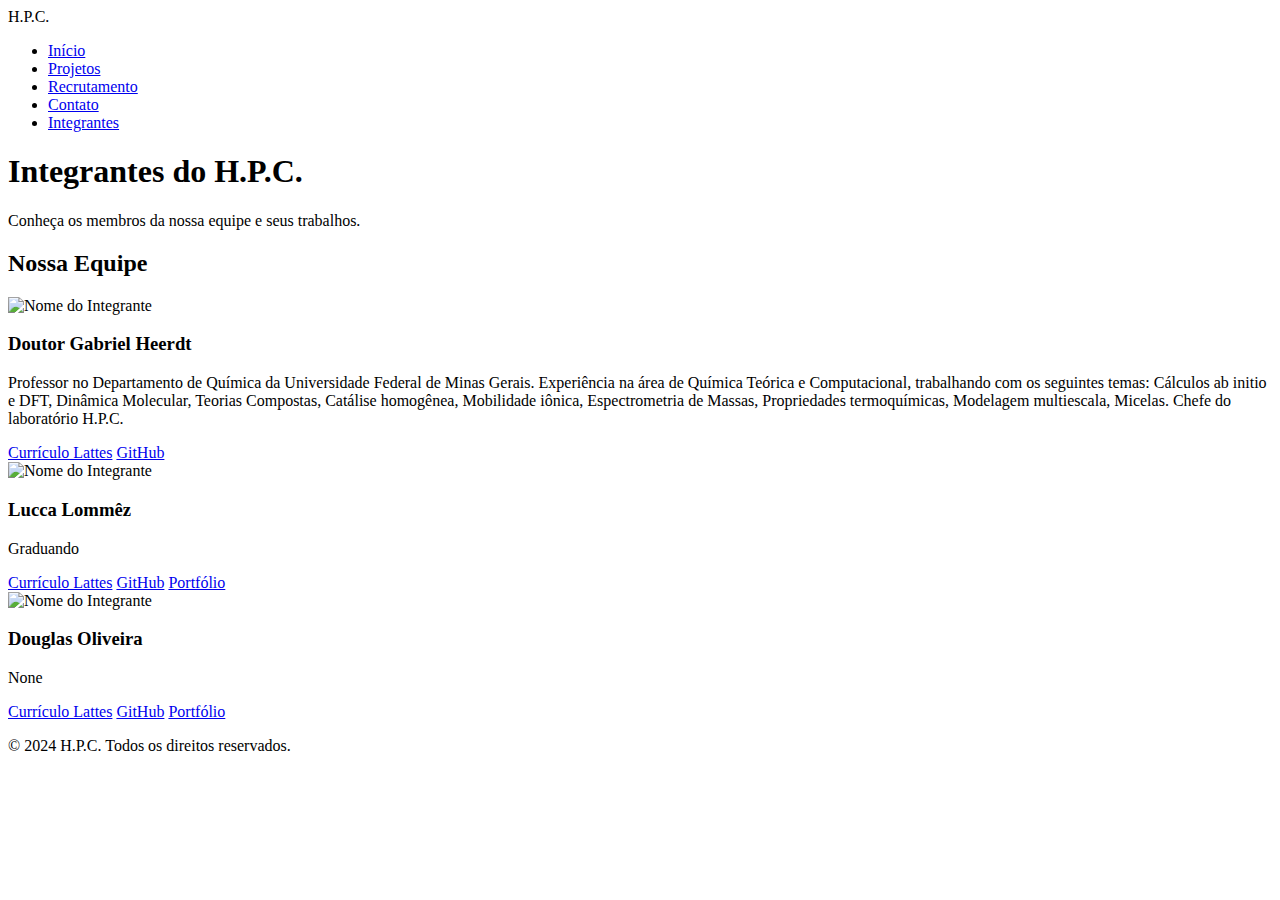
==== html/integrantes.html @ 10b1c085 "Add files via upload" ====
<!DOCTYPE html>
<html lang="pt-BR">
<head>
  <meta charset="UTF-8">
  <meta name="viewport" content="width=device-width, initial-scale=1.0">
  <title>Integrantes - H.P.C.</title>
  <link rel="stylesheet" href="/programas/HPC/css/integrantes.css">
</head>
<body>
  <header>
    <div class="navbar">
      <div class="logo">H.P.C.</div>
      <nav>
        <ul>
          <li><a href="index.html">Início</a></li>
          <li><a href="projetos.html">Projetos</a></li>
          <li><a href="recrutamento.html">Recrutamento</a></li>
          <li><a href="contato.html">Contato</a></li>
          <li><a href="#integrantes">Integrantes</a></li>
        </ul>
      </nav>
    </div>
  </header>

  <section class="team-hero">
    <div class="hero-content">
      <h1>Integrantes do H.P.C.</h1>
      <p>Conheça os membros da nossa equipe e seus trabalhos.</p>
    </div>
  </section>

  <section id="integrantes" class="team-display">
    <h2>Nossa Equipe</h2>
    <div class="team-container">
      <div class="team-member">
        <div class="member-image">
          <img src="/programas/HPC/imagens/gabriel.png" alt="Nome do Integrante">
        </div>
        <div class="member-info">
          <h3> Doutor Gabriel Heerdt</h3>
          <p>Professor no Departamento de Química da Universidade Federal de Minas Gerais. Experiência na área de Química Teórica e Computacional, trabalhando com os seguintes temas: Cálculos ab initio e DFT, Dinâmica Molecular, Teorias Compostas, Catálise homogênea, Mobilidade iônica, Espectrometria de Massas, Propriedades termoquímicas, Modelagem multiescala, Micelas. Chefe do laboratório H.P.C.</p>
          <div class="member-links">
            <a href="http://lattes.cnpq.br/1845184611839173" target="_blank">Currículo Lattes</a>
            <a href="https://github.com/nome-do-integrante" target="_blank">GitHub</a>
            
          </div>
        </div>
      </div>

      <div class="team-member">
        <div class="member-image">
          <img src="/programas/HPC/imagens/lucca.jpg" alt="Nome do Integrante">
        </div>
        <div class="member-info">
          <h3>Lucca Lommêz</h3>
          <p>Graduando</p>
          <div class="member-links">
            <a href="https://lattes.cnpq.br/XXXXXXX" target="_blank">Currículo Lattes</a>
            <a href="https://github.com/nome-do-integrante" target="_blank">GitHub</a>
            <a href="https://portfolio.com/nome-do-integrante" target="_blank">Portfólio</a>
          </div>
        </div>
      </div>

      <div class="team-member">
        <div class="member-image">
          <img src="/programas/HPC/imagens/douglas.jpg" alt="Nome do Integrante">
        </div>
        <div class="member-info">
          <h3>Douglas Oliveira</h3>
          <p>None</p>
          <div class="member-links">
            <a href="https://lattes.cnpq.br/XXXXXXX" target="_blank">Currículo Lattes</a>
            <a href="https://github.com/nome-do-integrante" target="_blank">GitHub</a>
            <a href="https://portfolio.com/nome-do-integrante" target="_blank">Portfólio</a>
          </div>
        </div>
      </div>

      <!-- Adicione mais membros conforme necessário -->
    </div>
  </section>

  <footer>
    <p>© 2024 H.P.C. Todos os direitos reservados.</p>
  </footer>

  <script src="/programas/HPC/js/integrantes.js"></script>
</body>
</html>
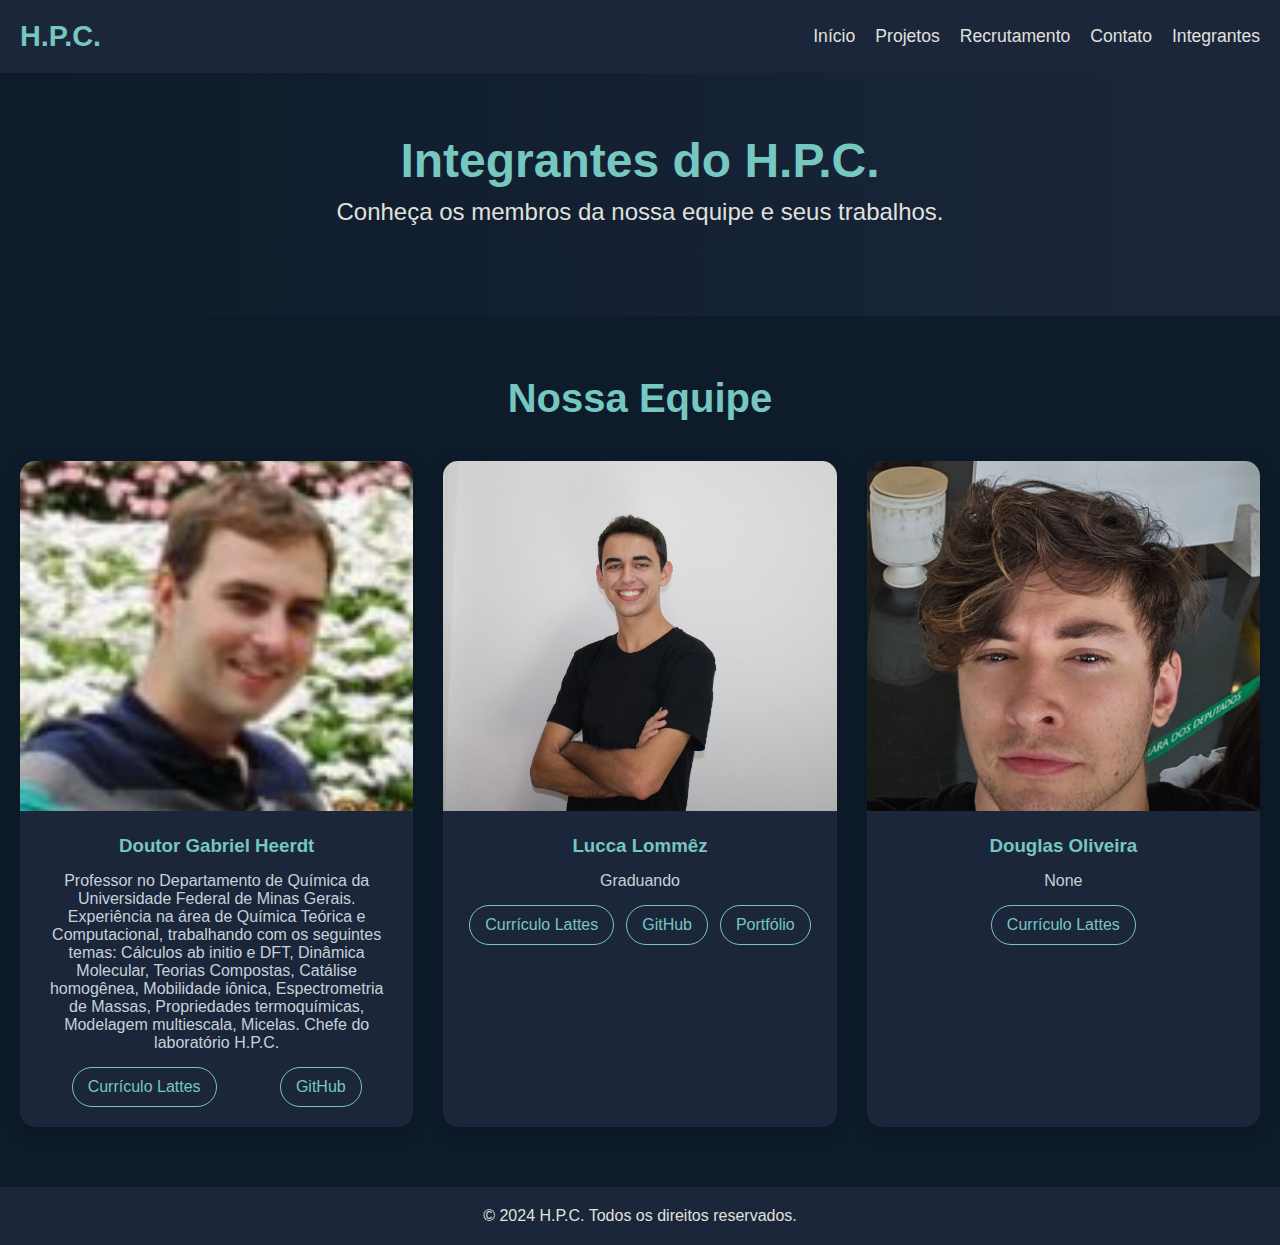
==== commit 70847fac: "beta" ====
--- a/html/integrantes.html
+++ b/html/integrantes.html
@@ -4,7 +4,7 @@
   <meta charset="UTF-8">
   <meta name="viewport" content="width=device-width, initial-scale=1.0">
   <title>Integrantes - H.P.C.</title>
-  <link rel="stylesheet" href="/programas/HPC/css/integrantes.css">
+  <link rel="stylesheet" href="../css/integrantes.css">
 </head>
 <body>
   <header>
@@ -12,11 +12,11 @@
       <div class="logo">H.P.C.</div>
       <nav>
         <ul>
-          <li><a href="index.html">Início</a></li>
+          <li><a href="../index.html">Início</a></li>
           <li><a href="projetos.html">Projetos</a></li>
           <li><a href="recrutamento.html">Recrutamento</a></li>
           <li><a href="contato.html">Contato</a></li>
-          <li><a href="#integrantes">Integrantes</a></li>
+          <li><a href="integrantes.htm">Integrantes</a></li>
         </ul>
       </nav>
     </div>
@@ -34,7 +34,7 @@
     <div class="team-container">
       <div class="team-member">
         <div class="member-image">
-          <img src="/programas/HPC/imagens/gabriel.png" alt="Nome do Integrante">
+          <img src="../imagens/gabriel.png" alt="Nome do Integrante">
         </div>
         <div class="member-info">
           <h3> Doutor Gabriel Heerdt</h3>
@@ -49,7 +49,7 @@
 
       <div class="team-member">
         <div class="member-image">
-          <img src="/programas/HPC/imagens/lucca.jpg" alt="Nome do Integrante">
+          <img src="../imagens/lucca.jpg" alt="Nome do Integrante">
         </div>
         <div class="member-info">
           <h3>Lucca Lommêz</h3>
@@ -64,15 +64,15 @@
 
       <div class="team-member">
         <div class="member-image">
-          <img src="/programas/HPC/imagens/douglas.jpg" alt="Nome do Integrante">
+          <img src="../imagens/douglas.jpg" alt="Nome do Integrante">
         </div>
         <div class="member-info">
           <h3>Douglas Oliveira</h3>
           <p>None</p>
           <div class="member-links">
             <a href="https://lattes.cnpq.br/XXXXXXX" target="_blank">Currículo Lattes</a>
-            <a href="https://github.com/nome-do-integrante" target="_blank">GitHub</a>
-            <a href="https://portfolio.com/nome-do-integrante" target="_blank">Portfólio</a>
+            
+            
           </div>
         </div>
       </div>
@@ -85,6 +85,6 @@
     <p>© 2024 H.P.C. Todos os direitos reservados.</p>
   </footer>
 
-  <script src="/programas/HPC/js/integrantes.js"></script>
+  <script src="../js/integrantes.js"></script>
 </body>
 </html>
--- a/css/integrantes.css
+++ b/css/integrantes.css
@@ -0,0 +1,144 @@
+/* Estilos globais */
+* {
+    margin: 0;
+    padding: 0;
+    box-sizing: border-box;
+  }
+  
+  body {
+    font-family: 'Roboto', sans-serif;
+    background-color: #0d1b2a;
+    color: #e0e1dd;
+  }
+  
+  header {
+    background-color: #1b263b;
+    padding: 20px;
+  }
+  
+  .navbar {
+    display: flex;
+    justify-content: space-between;
+    align-items: center;
+  }
+  
+  .logo {
+    font-size: 1.8rem;
+    color: #76c7c0;
+    font-weight: bold;
+  }
+  
+  .navbar ul {
+    display: flex;
+    list-style: none;
+    gap: 20px;
+  }
+  
+  .navbar ul li a {
+    text-decoration: none;
+    color: #e0e1dd;
+    font-size: 1.1rem;
+    transition: color 0.3s;
+  }
+  
+  .navbar ul li a:hover {
+    color: #76c7c0;
+  }
+  
+  .team-hero {
+    background: linear-gradient(to right, #0d1b2a, #1b263b);
+    padding: 60px 20px;
+    text-align: center;
+    color: #e0e1dd;
+  }
+  
+  .team-hero h1 {
+    font-size: 3rem;
+    color: #76c7c0;
+    margin-bottom: 10px;
+  }
+  
+  .team-hero p {
+    font-size: 1.5rem;
+    margin-bottom: 30px;
+  }
+  
+  /* Estilos da Seção de Integrantes */
+  .team-display {
+    padding: 60px 20px;
+    text-align: center;
+  }
+  
+  .team-display h2 {
+    font-size: 2.5rem;
+    margin-bottom: 40px;
+    color: #76c7c0;
+  }
+  
+  .team-container {
+    display: grid;
+    grid-template-columns: repeat(auto-fit, minmax(300px, 1fr));
+    gap: 30px;
+  }
+  
+  .team-member {
+    background-color: #1b263b;
+    border-radius: 15px;
+    overflow: hidden;
+    box-shadow: 0 5px 15px rgba(0, 0, 0, 0.2);
+    transition: transform 0.3s ease, box-shadow 0.3s ease;
+  }
+  
+  .team-member:hover {
+    transform: translateY(-10px);
+    box-shadow: 0 10px 20px rgba(0, 0, 0, 0.3);
+  }
+  
+  .member-image img {
+    width: 100%;
+    height: 350px;
+    object-fit: cover;
+  }
+
+  .member-info {
+    padding: 20px;
+    color: #e0e1dd;
+  }
+  
+  .member-info h3 {
+    color: #76c7c0;
+    margin-bottom: 15px;
+  }
+  
+  .member-info p {
+    color: #c8d1d9;
+    margin-bottom: 15px;
+  }
+  
+  .member-links {
+    display: flex;
+    justify-content: space-around;
+  }
+  
+  .member-links a {
+    text-decoration: none;
+    color: #76c7c0;
+    border: 1px solid #76c7c0;
+    padding: 10px 15px;
+    border-radius: 20px;
+    transition: background-color 0.3s, color 0.3s;
+  }
+  
+  .member-links a:hover {
+    background-color: #76c7c0;
+    color: #1b263b;
+  }
+  
+  /* Footer */
+  footer {
+    background-color: #1b263b;
+    padding: 20px;
+    text-align: center;
+    color: #e0e1dd;
+  }
+  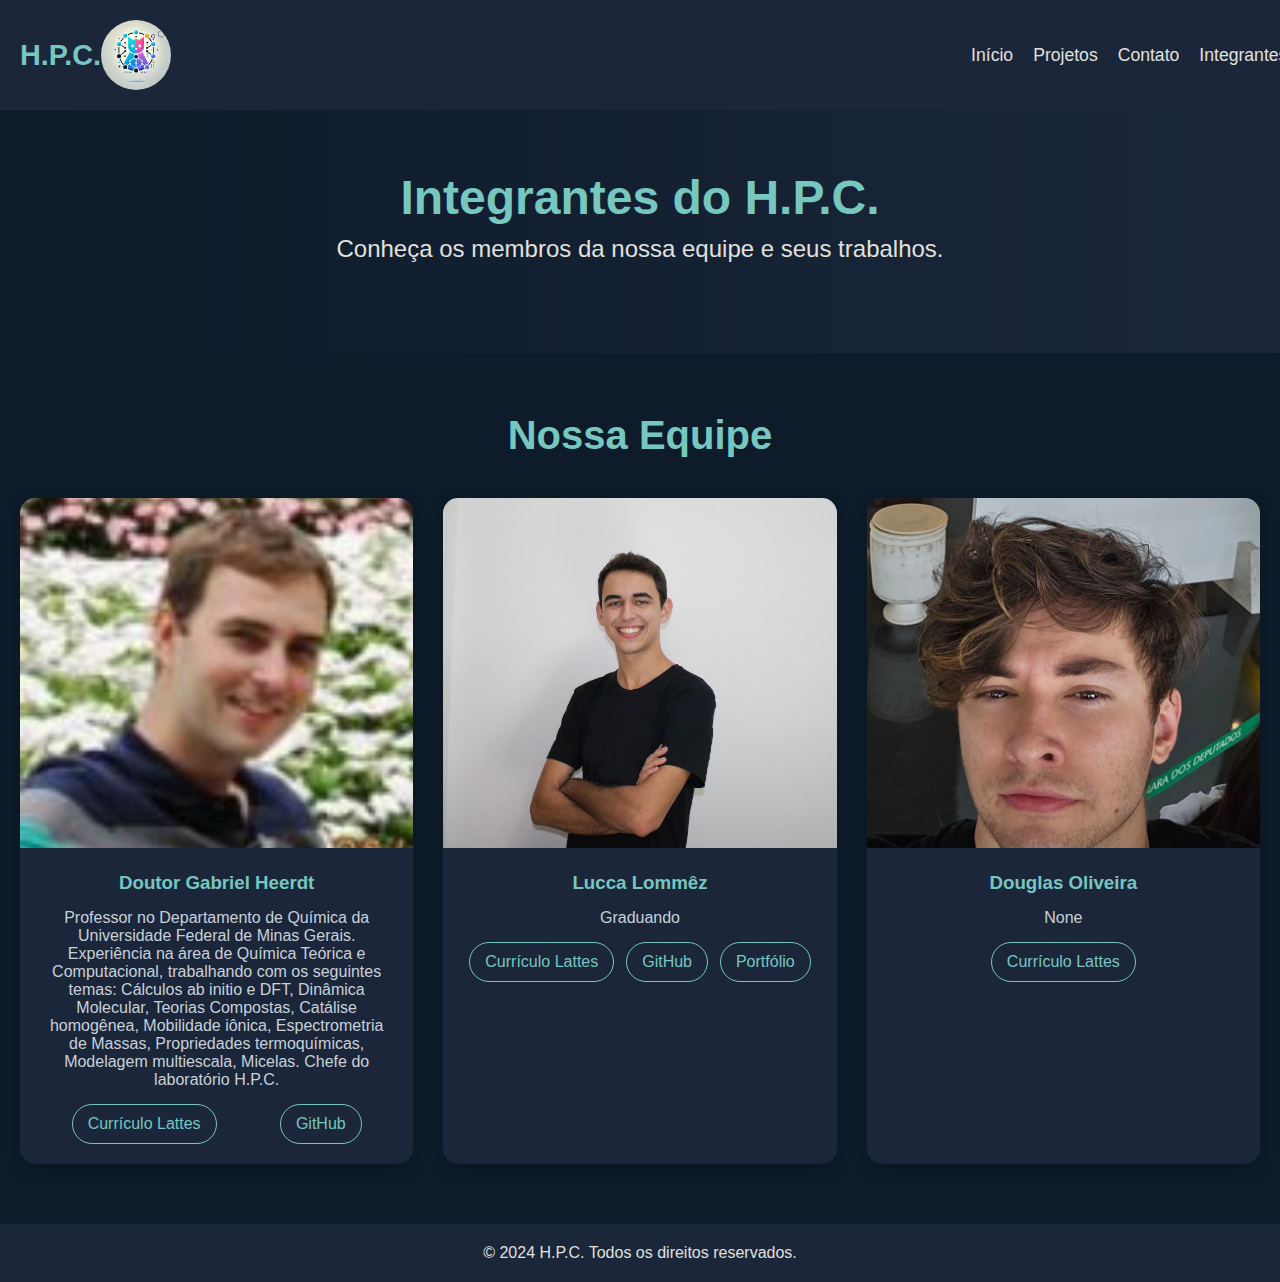
==== commit 8a5c6c96: "atualização" ====
--- a/html/integrantes.html
+++ b/html/integrantes.html
@@ -10,13 +10,14 @@
   <header>
     <div class="navbar">
       <div class="logo">H.P.C.</div>
+      <img src="../imagens/logomarca.png" alt="Logo" class="logomarca">
       <nav>
         <ul>
           <li><a href="../index.html">Início</a></li>
           <li><a href="projetos.html">Projetos</a></li>
-          <li><a href="recrutamento.html">Recrutamento</a></li>
+          
           <li><a href="contato.html">Contato</a></li>
-          <li><a href="integrantes.htm">Integrantes</a></li>
+          <li><a href="#">Integrantes</a></li>
         </ul>
       </nav>
     </div>
--- a/css/integrantes.css
+++ b/css/integrantes.css
@@ -141,4 +141,12 @@
     text-align: center;
     color: #e0e1dd;
   }
+
+  .logomarca {
+    width: 70px;
+    height: 70px;
+    border-radius: 50%; /* Torna a imagem circular */
+    object-fit: cover;  /* Garante que a imagem se ajuste corretamente dentro do círculo */
+    margin-right: 800px; /* Espaço entre a logo e o título */
+}
   